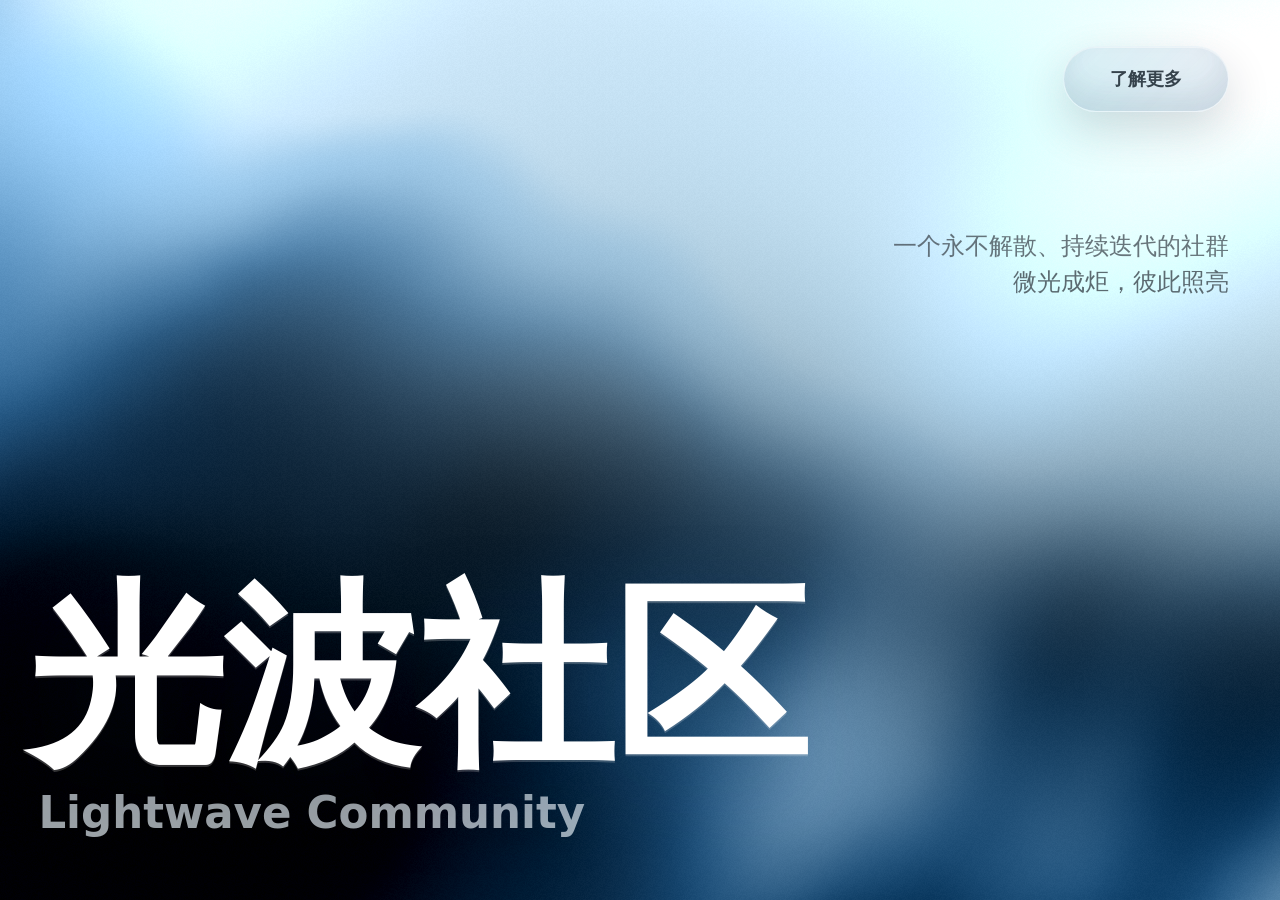
==== index.html @ 302833ac "发布项目介绍页" ====
<!doctype html>
<html lang="zh-CN">
  <head>
    <meta charset="UTF-8" />
    <meta name="viewport" content="width=device-width, initial-scale=1.0" />
    <title>光波社区</title>
    <link rel="stylesheet" href="./styles.css" />
  </head>
  <body class="home-body">
    <canvas id="silk-fluid" aria-hidden="true"></canvas>
    <main class="brand-lockup" aria-label="光波 lightwave">
      <div class="brand-name">光波社区</div>
      <div class="brand-subtitle">Lightwave Community</div>
    </main>
    <section class="hero-copy" aria-label="光波社区介绍">
      <p class="hero-line">一个永不解散、持续迭代的社群</p>
      <p class="hero-kicker">微光成炬，彼此照亮</p>
    </section>
    <button class="glass-cta" type="button" onclick="window.location.href='./details.html'">了解更多</button>
    <script src="./fluid-silk.js"></script>
  </body>
</html>
---- styles.css ----
:root {
  color-scheme: dark;
  background: #071522;
  --hero-right-edge: clamp(24px, 4vw, 72px);
}

* {
  box-sizing: border-box;
}

html,
body {
  width: 100%;
  height: 100%;
  margin: 0;
  background: #071522;
}

body {
  min-height: 100vh;
  min-height: 100dvh;
}

.home-body {
  overflow: hidden;
}

#silk-fluid {
  position: fixed;
  inset: 0;
  width: 100vw;
  height: 100vh;
  min-height: 100dvh;
  display: block;
  background: #071522;
  touch-action: none;
}

.brand-lockup {
  position: fixed;
  left: clamp(18px, 2.2vw, 44px);
  bottom: clamp(34px, 5vw, 92px);
  z-index: 1;
  width: min(94vw, 1280px);
  pointer-events: none;
  user-select: none;
  font-family:
    "Arial Black",
    "Microsoft YaHei UI",
    "PingFang SC",
    "Noto Sans CJK SC",
    system-ui,
    sans-serif;
}

.brand-name {
  position: relative;
  color: #fff;
  font-size: clamp(6.4rem, 15.2vw, 17.5rem);
  font-weight: 950;
  line-height: 0.9;
  letter-spacing: 0;
  text-shadow:
    0 2px 0 rgba(255, 255, 255, 0.2),
    0 24px 80px rgba(3, 18, 31, 0.26);
  white-space: nowrap;
}

.brand-subtitle {
  margin-top: clamp(18px, 2.2vw, 34px);
  padding-left: clamp(8px, 0.8vw, 16px);
  color: rgba(232, 242, 249, 0.68);
  font-size: clamp(1.6rem, 3.4vw, 4.15rem);
  font-weight: 900;
  line-height: 1;
  letter-spacing: 0;
  text-transform: none;
  text-shadow: 0 16px 36px rgba(3, 18, 31, 0.24);
}

.hero-copy {
  position: fixed;
  top: clamp(158px, 23vh, 270px);
  right: var(--hero-right-edge);
  z-index: 1;
  max-width: none;
  pointer-events: none;
  user-select: none;
  font-family:
    "Arial Black",
    "Microsoft YaHei UI",
    "PingFang SC",
    "Noto Sans CJK SC",
    system-ui,
    sans-serif;
  color: rgba(64, 74, 82, 0.82);
  text-align: right;
}

.hero-kicker,
.hero-line {
  margin: 0;
  letter-spacing: 0;
  text-shadow: 0 18px 50px rgba(238, 246, 250, 0.22);
  white-space: nowrap;
}

.hero-kicker {
  font-size: clamp(1.15rem, 1.85vw, 2.4rem);
  font-weight: 20;
  line-height: 2;
}

.hero-line {
  margin-top: clamp(18px, 2vw, 32px);
  font-size: clamp(1.15rem, 1.85vw, 2.4rem);
  font-weight: 20;
  line-height: 1.1;
  color: rgba(64, 74, 82, 0.76);
}

.glass-cta {
  position: fixed;
  top: clamp(24px, 3.6vw, 58px);
  right: var(--hero-right-edge);
  z-index: 2;
  min-width: 166px;
  height: 66px;
  padding: 0 38px;
  border: 1px solid rgba(255, 255, 255, 0.34);
  border-radius: 999px;
  color: rgba(31, 43, 52, 0.88);
  background:
    linear-gradient(135deg, rgba(255, 255, 255, 0.24), rgba(255, 255, 255, 0.08)),
    rgba(89, 146, 190, 0.18);
  box-shadow:
    inset 0 1px 0 rgba(255, 255, 255, 0.42),
    inset 0 -18px 28px rgba(8, 43, 72, 0.10),
    0 18px 46px rgba(5, 30, 52, 0.16);
  backdrop-filter: blur(18px) saturate(1.28);
  -webkit-backdrop-filter: blur(18px) saturate(1.28);
  font-family:
    "Arial Black",
    "Microsoft YaHei UI",
    "PingFang SC",
    "Noto Sans CJK SC",
    system-ui,
    sans-serif;
  font-size: 18px;
  font-weight: 800;
  letter-spacing: 0;
  cursor: pointer;
  transition:
    transform 220ms cubic-bezier(0.16, 1, 0.3, 1),
    border-color 220ms cubic-bezier(0.16, 1, 0.3, 1),
    background 220ms cubic-bezier(0.16, 1, 0.3, 1);
}

.glass-cta:hover {
  transform: translateY(-1px);
  border-color: rgba(255, 255, 255, 0.52);
  background:
    linear-gradient(135deg, rgba(255, 255, 255, 0.30), rgba(255, 255, 255, 0.12)),
    rgba(100, 162, 210, 0.22);
}

.glass-cta:active {
  transform: translateY(1px) scale(0.985);
}

@media (max-width: 720px) {
  .brand-lockup {
    left: 18px;
    bottom: 34px;
  }

  .brand-name {
    font-size: clamp(4.8rem, 24vw, 8.6rem);
  }

  .brand-subtitle {
    margin-top: 16px;
    padding-left: 4px;
    font-size: clamp(1.25rem, 8.5vw, 2.35rem);
  }

  .hero-copy {
    top: 96px;
    right: 18px;
    left: 18px;
    max-width: none;
    overflow: visible;
    text-align: right;
  }

  .hero-kicker,
  .hero-line {
    font-size: clamp(0.9rem, 4.4vw, 1.25rem);
  }

  .hero-line {
    margin-top: 12px;
  }

  .glass-cta {
    top: 18px;
    right: 18px;
    min-width: 132px;
    height: 54px;
    padding: 0 28px;
    font-size: 16px;
  }
}
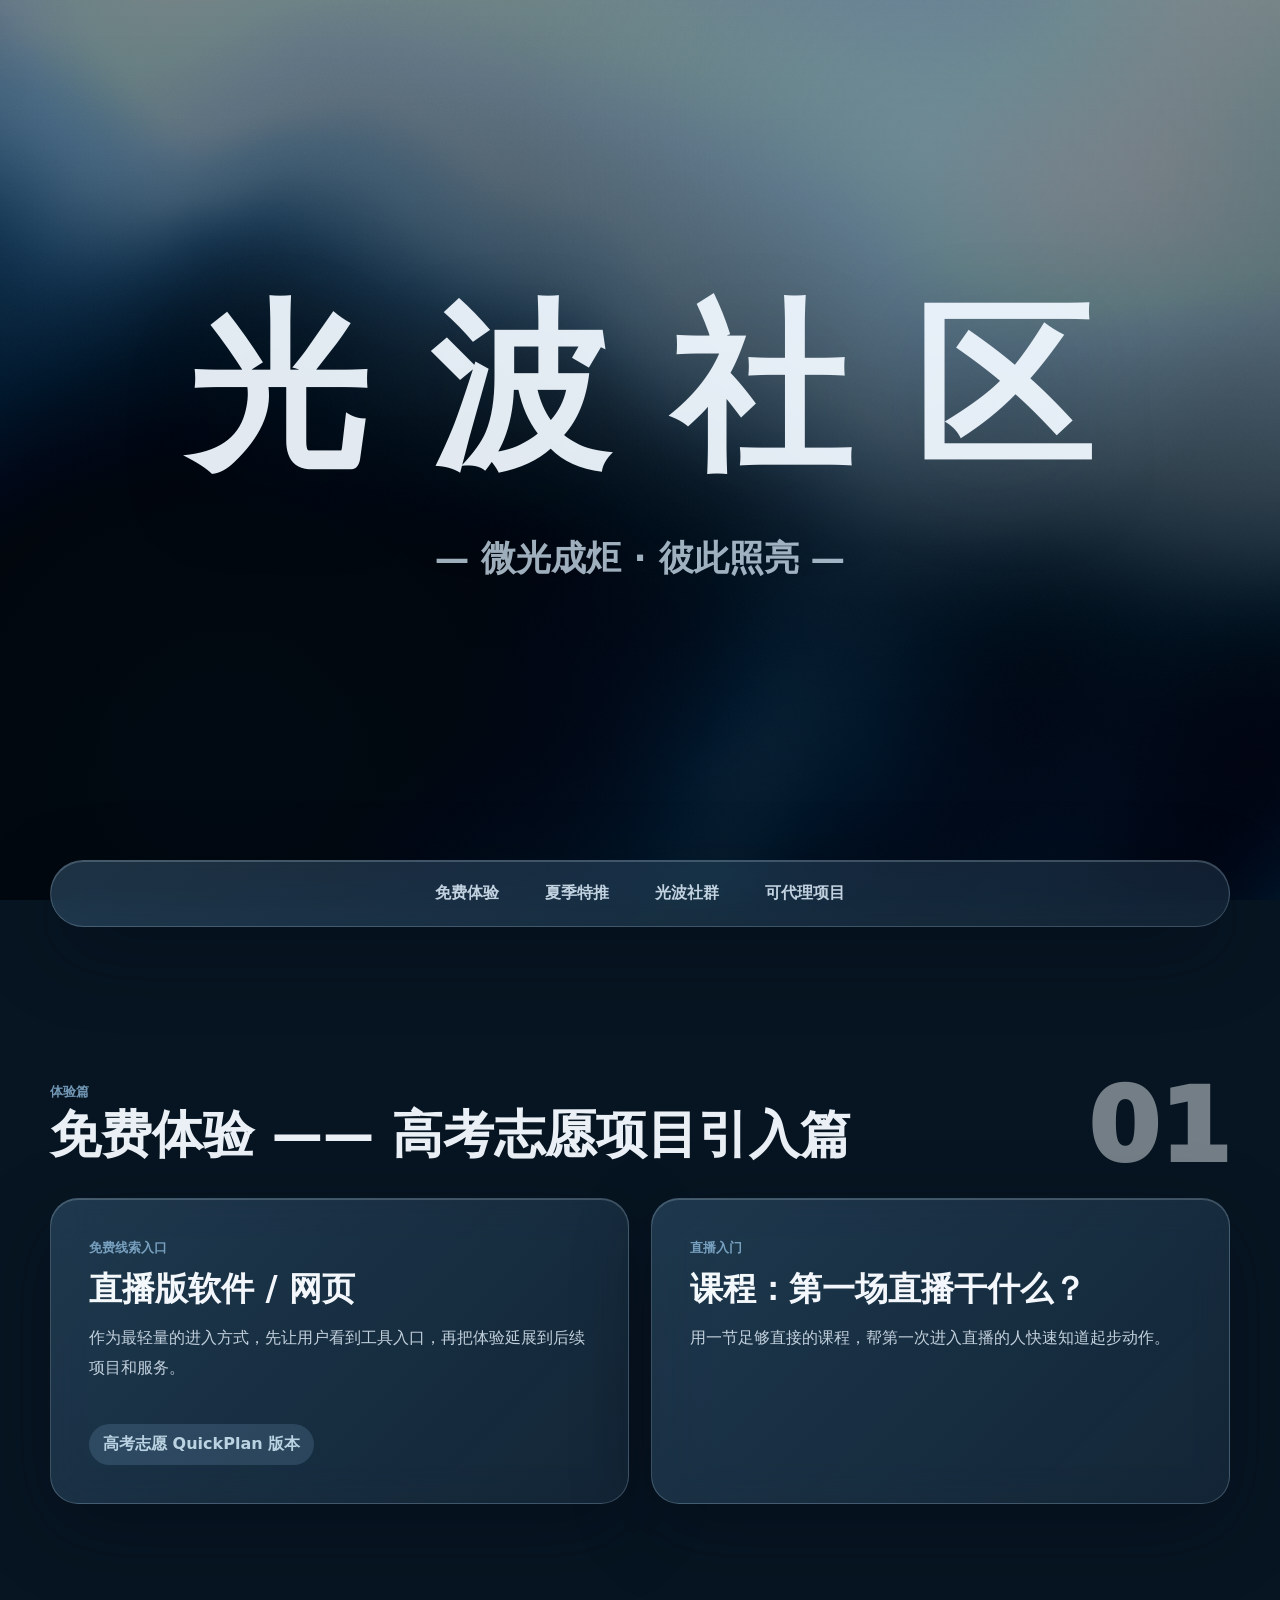
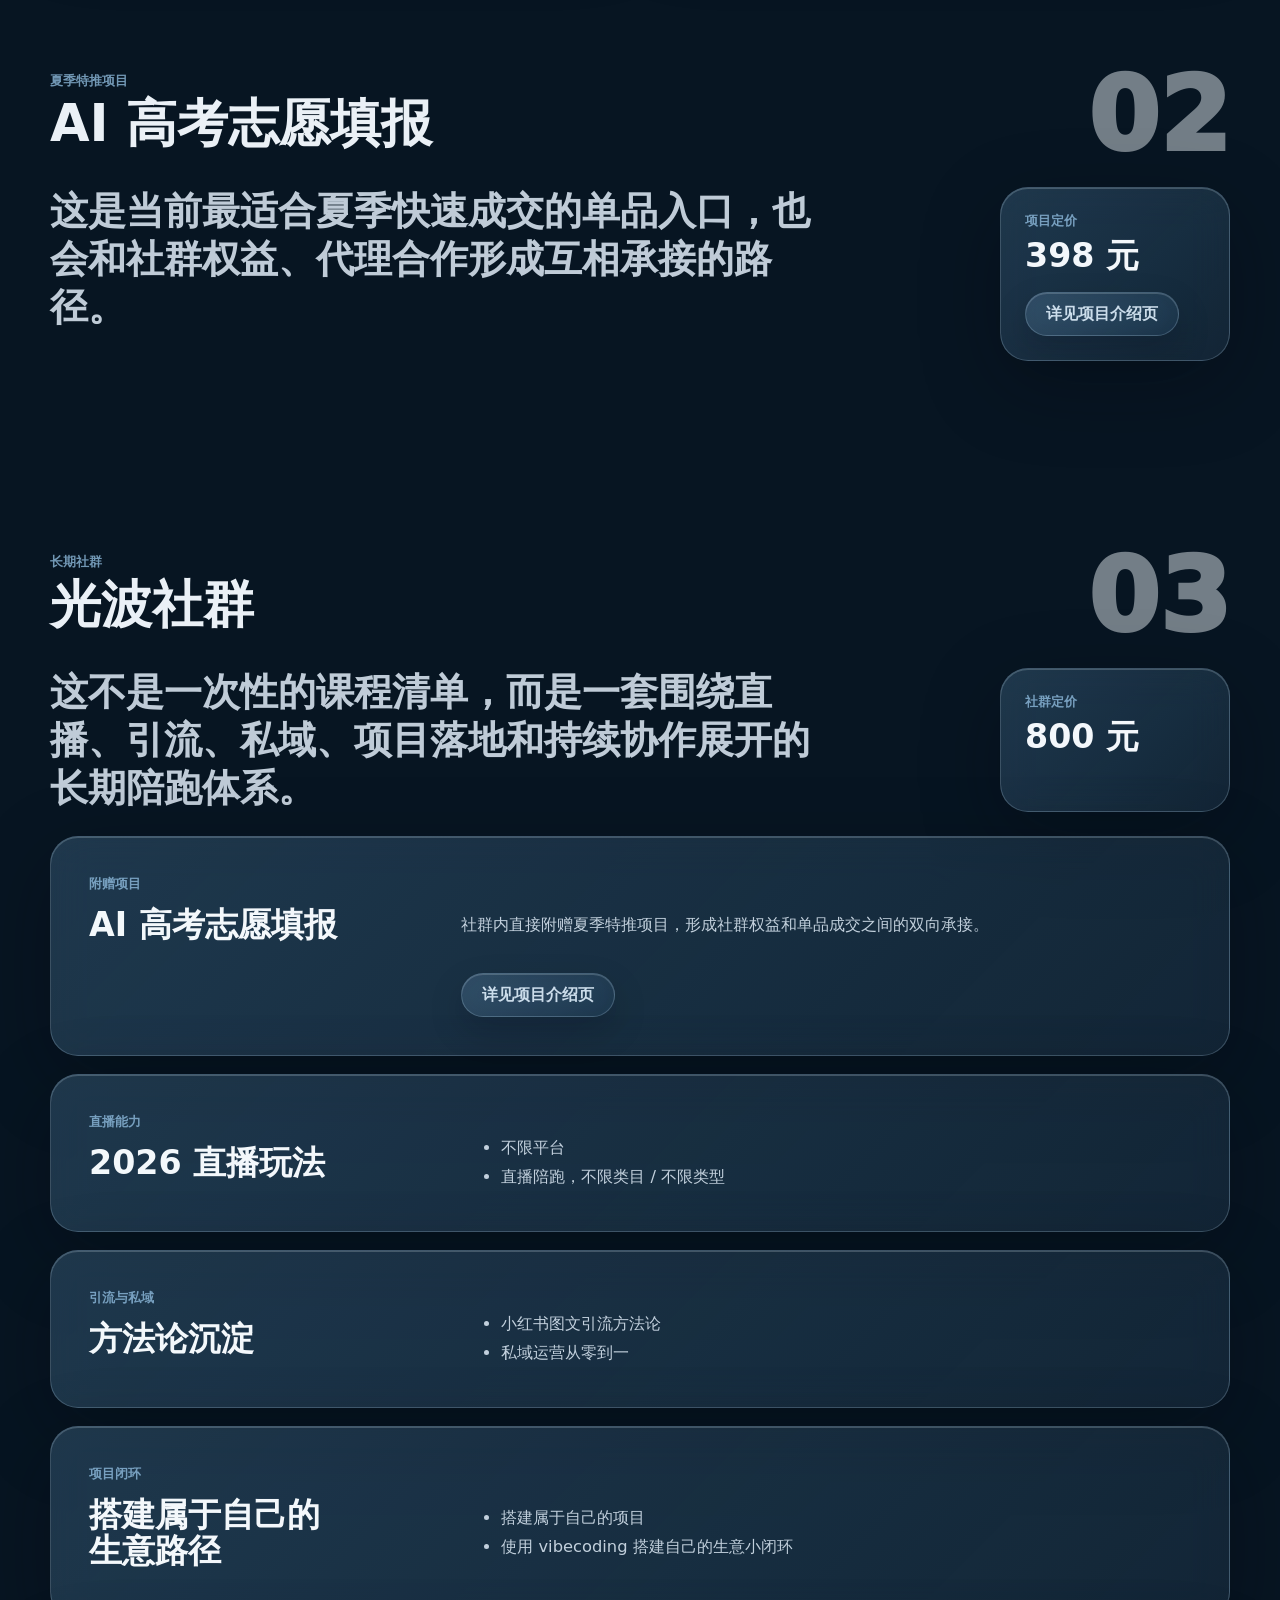
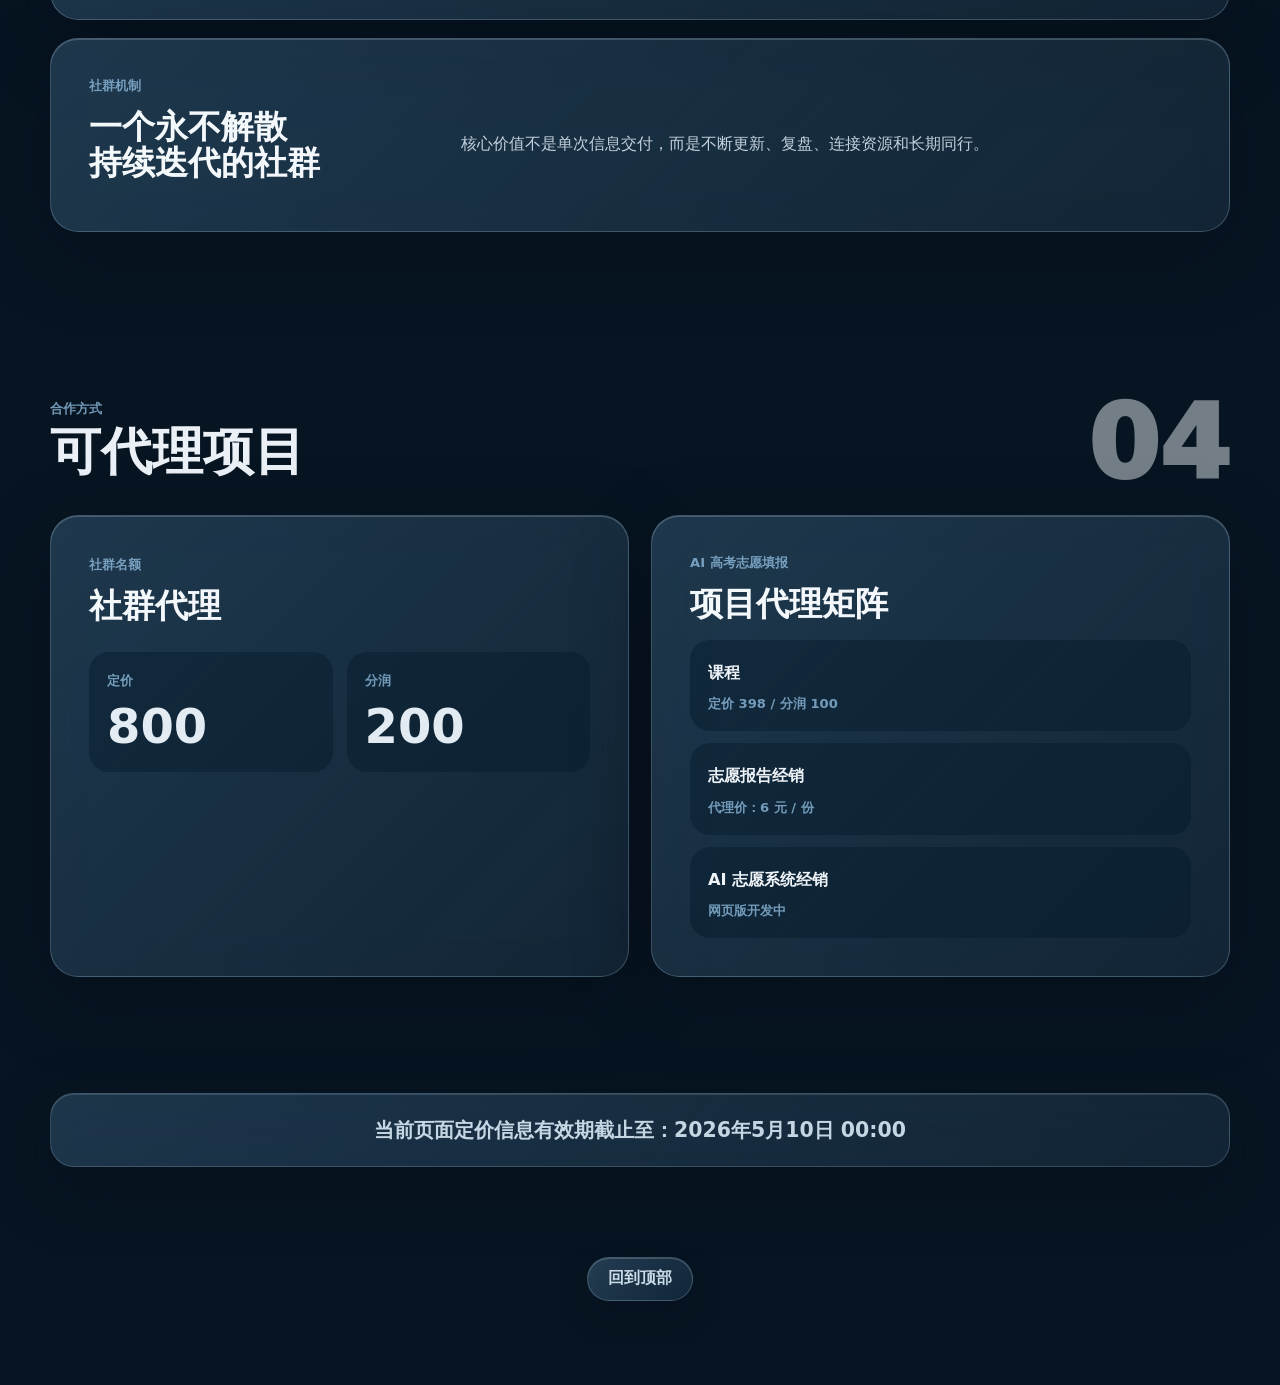
==== commit afdfcbe8: "将业务总览设为首页" ====
--- a/index.html
+++ b/index.html
@@ -3,20 +3,191 @@
   <head>
     <meta charset="UTF-8" />
     <meta name="viewport" content="width=device-width, initial-scale=1.0" />
-    <title>光波社区</title>
+    <title>光波社群业务总览</title>
+    <meta
+      name="description"
+      content="光波社群业务板块静态 H5 展示页，集中展示免费体验、夏季特推项目、社群权益与可代理项目。"
+    />
     <link rel="stylesheet" href="./styles.css" />
+    <link rel="stylesheet" href="./details.css" />
   </head>
-  <body class="home-body">
+  <body class="details-body">
     <canvas id="silk-fluid" aria-hidden="true"></canvas>
-    <main class="brand-lockup" aria-label="光波 lightwave">
-      <div class="brand-name">光波社区</div>
-      <div class="brand-subtitle">Lightwave Community</div>
+    <main class="details-page" id="top">
+      <header class="details-hero">
+        <div class="details-hero__center">
+          <h1>光 波 社 区</h1>
+          <p>— 微光成炬  ·  彼此照亮 —</p>
+        </div>
+      </header>
+
+      <nav class="details-nav" aria-label="板块导航">
+        <a href="#free">免费体验</a>
+        <a href="#summer-project">夏季特推</a>
+        <a href="#community">光波社群</a>
+        <a href="#agency">可代理项目</a>
+      </nav>
+
+      <section class="details-section" id="free">
+        <div class="section-topline">
+          <div>
+            <p>体验篇</p>
+            <h2>免费体验 —— 高考志愿项目引入篇</h2>
+          </div>
+          <span>01</span>
+        </div>
+
+        <div class="two-column">
+          <article class="glass-panel glass-panel--large">
+            <span class="tag">免费线索入口</span>
+            <h3>直播版软件 / 网页</h3>
+            <p>作为最轻量的进入方式，先让用户看到工具入口，再把体验延展到后续项目和服务。</p>
+            <div class="inline-chip">高考志愿 QuickPlan 版本</div>
+          </article>
+
+          <article class="glass-panel">
+            <span class="tag">直播入门</span>
+            <h3>课程：第一场直播干什么？</h3>
+            <p>用一节足够直接的课程，帮第一次进入直播的人快速知道起步动作。</p>
+          </article>
+        </div>
+      </section>
+
+      <section class="details-section details-section--spotlight" id="summer-project">
+        <div class="section-topline section-topline--spotlight">
+          <div>
+            <p>夏季特推项目</p>
+            <h2>AI 高考志愿填报</h2>
+          </div>
+          <span>02</span>
+        </div>
+
+        <div class="spotlight-lead">
+          <p class="spotlight-copy">这是当前最适合夏季快速成交的单品入口，也会和社群权益、代理合作形成互相承接的路径。</p>
+          <aside class="price-card">
+            <span>项目定价</span>
+            <strong>398 元</strong>
+            <a href="#summer-project">详见项目介绍页</a>
+          </aside>
+        </div>
+      </section>
+
+      <section class="details-section details-section--community" id="community">
+        <div class="section-topline">
+          <div>
+            <p>长期社群</p>
+            <h2>光波社群</h2>
+          </div>
+          <span>03</span>
+        </div>
+
+        <div class="community-lead">
+          <p>这不是一次性的课程清单，而是一套围绕直播、引流、私域、项目落地和持续协作展开的长期陪跑体系。</p>
+          <div class="price-card price-card--compact" aria-label="光波社群定价">
+            <span>社群定价</span>
+            <strong>800 元</strong>
+          </div>
+        </div>
+
+        <div class="community-grid">
+          <article class="glass-panel glass-panel--wide">
+            <span class="tag">附赠项目</span>
+            <h3>AI 高考志愿填报</h3>
+            <p>社群内直接附赠夏季特推项目，形成社群权益和单品成交之间的双向承接。</p>
+            <a href="#summer-project">详见项目介绍页</a>
+          </article>
+
+          <article class="glass-panel">
+            <span class="tag">直播能力</span>
+            <h3>2026 直播玩法</h3>
+            <ul>
+              <li>不限平台</li>
+              <li>直播陪跑，不限类目 / 不限类型</li>
+            </ul>
+          </article>
+
+          <article class="glass-panel">
+            <span class="tag">引流与私域</span>
+            <h3>方法论沉淀</h3>
+            <ul>
+              <li>小红书图文引流方法论</li>
+              <li>私域运营从零到一</li>
+            </ul>
+          </article>
+
+          <article class="glass-panel">
+            <span class="tag">项目闭环</span>
+            <h3>搭建属于自己的<br />生意路径</h3>
+            <ul>
+              <li>搭建属于自己的项目</li>
+              <li>使用 vibecoding 搭建自己的生意小闭环</li>
+            </ul>
+          </article>
+
+          <article class="glass-panel glass-panel--wide">
+            <span class="tag">社群机制</span>
+            <h3>一个永不解散<br />持续迭代的社群</h3>
+            <p>核心价值不是单次信息交付，而是不断更新、复盘、连接资源和长期同行。</p>
+          </article>
+        </div>
+      </section>
+
+      <section class="details-section" id="agency">
+        <div class="section-topline">
+          <div>
+            <p>合作方式</p>
+            <h2>可代理项目</h2>
+          </div>
+          <span>04</span>
+        </div>
+
+        <div class="agency-layout">
+          <article class="glass-panel">
+            <span class="tag">社群名额</span>
+            <h3>社群代理</h3>
+            <div class="metric-row">
+              <div>
+                <span>定价</span>
+                <strong>800</strong>
+              </div>
+              <div>
+                <span>分润</span>
+                <strong>200</strong>
+              </div>
+            </div>
+          </article>
+
+          <article class="glass-panel glass-panel--large">
+            <div class="panel-head">
+              <span class="tag">AI 高考志愿填报</span>
+            </div>
+            <h3>项目代理矩阵</h3>
+            <div class="deal-list">
+              <article>
+                <p>课程</p>
+                <span>定价 398 / 分润 100</span>
+              </article>
+              <article>
+                <p>志愿报告经销</p>
+                <span>代理价：6 元 / 份</span>
+              </article>
+              <article>
+                <p>AI 志愿系统经销</p>
+                <span>网页版开发中</span>
+              </article>
+            </div>
+          </article>
+        </div>
+      </section>
+
+      <aside class="validity-note" aria-label="定价有效期">
+        当前页面定价信息有效期截止至：2026年5月10日 00:00
+      </aside>
+
+      <footer class="details-footer">
+        <a href="#top">回到顶部</a>
+      </footer>
     </main>
-    <section class="hero-copy" aria-label="光波社区介绍">
-      <p class="hero-line">一个永不解散、持续迭代的社群</p>
-      <p class="hero-kicker">微光成炬，彼此照亮</p>
-    </section>
-    <button class="glass-cta" type="button" onclick="window.location.href='./details.html'">了解更多</button>
     <script src="./fluid-silk.js"></script>
   </body>
 </html>
--- a/details.css
+++ b/details.css
@@ -0,0 +1,462 @@
+.details-body {
+  height: auto;
+  min-height: 100vh;
+  overflow-x: hidden;
+  overflow-y: auto;
+  color: rgba(240, 248, 255, 0.94);
+  font-family:
+    "Microsoft YaHei UI",
+    "PingFang SC",
+    "Noto Sans CJK SC",
+    system-ui,
+    sans-serif;
+}
+
+.details-body #silk-fluid {
+  z-index: 0;
+  filter: brightness(0.64) contrast(1.12) saturate(1.10);
+}
+
+.details-body::before {
+  content: "";
+  position: fixed;
+  inset: 0;
+  z-index: 1;
+  pointer-events: none;
+  background:
+    radial-gradient(circle at 72% 16%, rgba(138, 195, 236, 0.20), transparent 34%),
+    radial-gradient(circle at 18% 84%, rgba(0, 14, 28, 0.48), transparent 42%),
+    linear-gradient(180deg, rgba(3, 16, 28, 0.24), rgba(1, 10, 18, 0.58));
+}
+
+.details-page {
+  position: relative;
+  z-index: 2;
+  width: min(1180px, calc(100vw - 48px));
+  margin: 0 auto;
+  padding: 32px 0 72px;
+}
+
+.details-hero {
+  min-height: 92vh;
+  display: grid;
+  align-items: center;
+}
+
+.back-link,
+.details-nav,
+.glass-panel,
+.price-card {
+  border: 1px solid rgba(201, 230, 252, 0.22);
+  background:
+    linear-gradient(135deg, rgba(150, 200, 238, 0.18), rgba(255, 255, 255, 0.055)),
+    rgba(5, 29, 49, 0.46);
+  box-shadow:
+    inset 0 1px 0 rgba(235, 248, 255, 0.20),
+    0 24px 80px rgba(0, 8, 16, 0.28);
+  backdrop-filter: blur(20px) saturate(1.25);
+  -webkit-backdrop-filter: blur(20px) saturate(1.25);
+}
+
+.back-link {
+  position: fixed;
+  top: 32px;
+  left: 32px;
+  z-index: 4;
+  border-radius: 999px;
+  padding: 18px 28px;
+  color: rgba(229, 244, 255, 0.84);
+  text-decoration: none;
+  font-size: 1.08rem;
+  font-weight: 800;
+}
+
+.details-hero__center h1 {
+  margin: 0;
+  font-size: clamp(5rem, 14vw, 14rem);
+  line-height: 0.88;
+  letter-spacing: 0;
+  font-family:
+    "Arial Black",
+    "Microsoft YaHei UI",
+    "PingFang SC",
+    system-ui,
+    sans-serif;
+  text-shadow: 0 26px 90px rgba(2, 18, 32, 0.22);
+  text-align: center;
+}
+
+.details-hero__center p {
+  width: min(620px, 58vw);
+  margin: clamp(42px, 5.4vw, 76px) auto 0;
+  font-size: clamp(1.55rem, 2.7vw, 2.85rem);
+  color: rgba(214, 234, 248, 0.74);
+  font-weight: 800;
+  text-align: center;
+}
+
+.details-nav {
+  position: sticky;
+  top: 24px;
+  z-index: 3;
+  display: flex;
+  justify-content: center;
+  gap: 10px;
+  margin: 0 auto 72px;
+  padding: 10px;
+  border-radius: 999px;
+}
+
+.details-footer a,
+.glass-panel a,
+.price-card a {
+  color: rgba(190, 226, 252, 0.88);
+  text-decoration: none;
+  font-weight: 900;
+}
+
+.price-card a,
+.community-grid .glass-panel a,
+.details-footer a {
+  display: inline-flex;
+  align-items: center;
+  justify-content: center;
+  width: fit-content;
+  min-height: 44px;
+  margin-top: 18px;
+  padding: 0 20px;
+  border: 1px solid rgba(201, 230, 252, 0.22);
+  border-radius: 999px;
+  color: rgba(226, 242, 255, 0.88);
+  background:
+    linear-gradient(135deg, rgba(196, 228, 252, 0.16), rgba(255, 255, 255, 0.045)),
+    rgba(9, 39, 66, 0.44);
+  box-shadow:
+    inset 0 1px 0 rgba(235, 248, 255, 0.18),
+    0 14px 34px rgba(0, 8, 16, 0.18);
+  backdrop-filter: blur(14px) saturate(1.18);
+  -webkit-backdrop-filter: blur(14px) saturate(1.18);
+  transition:
+    transform 200ms cubic-bezier(0.16, 1, 0.3, 1),
+    border-color 200ms cubic-bezier(0.16, 1, 0.3, 1),
+    background 200ms cubic-bezier(0.16, 1, 0.3, 1);
+}
+
+.price-card a:hover,
+.community-grid .glass-panel a:hover,
+.details-footer a:hover {
+  transform: translateY(-1px);
+  border-color: rgba(226, 242, 255, 0.38);
+  background:
+    linear-gradient(135deg, rgba(218, 240, 255, 0.20), rgba(255, 255, 255, 0.07)),
+    rgba(15, 54, 88, 0.50);
+}
+
+.price-card a:active,
+.community-grid .glass-panel a:active,
+.details-footer a:active {
+  transform: translateY(1px) scale(0.985);
+}
+
+.details-nav a {
+  color: rgba(226, 242, 255, 0.84);
+  text-decoration: none;
+  font-weight: 900;
+  padding: 12px 18px;
+  border-radius: 999px;
+}
+
+.details-section {
+  padding: 84px 0;
+}
+
+.section-topline {
+  display: flex;
+  align-items: flex-start;
+  justify-content: space-between;
+  gap: 32px;
+  margin-bottom: 28px;
+}
+
+.section-topline p,
+.section-kicker,
+.tag,
+.status,
+.price-card span,
+.metric-row span,
+.deal-list span {
+  margin: 0;
+  color: rgba(151, 197, 232, 0.74);
+  font-size: 0.82rem;
+  font-weight: 900;
+}
+
+.section-topline h2 {
+  margin: 8px 0 0;
+  color: rgba(244, 250, 255, 0.96);
+  font-size: clamp(2rem, 4vw, 4.8rem);
+  line-height: 1;
+  letter-spacing: 0;
+}
+
+.section-topline > span {
+  color: rgba(244, 250, 255, 0.46);
+  font-size: clamp(3rem, 8vw, 7rem);
+  font-weight: 950;
+  line-height: 0.85;
+}
+
+.two-column,
+.agency-layout {
+  display: grid;
+  grid-template-columns: repeat(2, minmax(0, 1fr));
+  gap: 22px;
+}
+
+.community-grid {
+  display: flex;
+  flex-direction: column;
+  gap: 18px;
+}
+
+.glass-panel,
+.price-card {
+  border-radius: 28px;
+}
+
+.glass-panel {
+  padding: clamp(24px, 3vw, 38px);
+}
+
+.glass-panel--large {
+  min-height: 280px;
+}
+
+.glass-panel--wide {
+  grid-column: auto;
+}
+
+.community-grid .glass-panel {
+  min-height: 0;
+  display: grid;
+  grid-template-columns: minmax(320px, 0.44fr) minmax(0, 1fr);
+  column-gap: clamp(24px, 4vw, 56px);
+  align-items: center;
+}
+
+.community-grid .glass-panel .tag {
+  grid-column: 1;
+}
+
+.community-grid .glass-panel h3 {
+  grid-column: 1;
+}
+
+.community-grid .glass-panel p,
+.community-grid .glass-panel ul,
+.community-grid .glass-panel a {
+  grid-column: 2;
+}
+
+.community-grid .glass-panel p,
+.community-grid .glass-panel ul {
+  margin: 0;
+}
+
+.community-grid .glass-panel a {
+  justify-self: start;
+}
+
+.glass-panel h3,
+.price-card strong {
+  margin: 14px 0 12px;
+  color: rgba(248, 252, 255, 0.98);
+  font-size: clamp(1.45rem, 2.6vw, 2.55rem);
+  line-height: 1.08;
+}
+
+.glass-panel p,
+.glass-panel li,
+.community-lead p {
+  color: rgba(232, 244, 255, 0.82);
+  font-size: 1.02rem;
+  line-height: 1.8;
+}
+
+.inline-chip,
+.status {
+  display: inline-flex;
+  margin-top: 26px;
+  border-radius: 999px;
+  padding: 10px 14px;
+  background: rgba(147, 199, 238, 0.16);
+  color: rgba(219, 241, 255, 0.82);
+  font-weight: 900;
+}
+
+.price-card {
+  padding: 24px;
+  display: flex;
+  flex-direction: column;
+  align-items: flex-start;
+}
+
+.section-topline--spotlight {
+  margin-bottom: 28px;
+}
+
+.spotlight-lead {
+  display: grid;
+  grid-template-columns: minmax(0, 1fr) 230px;
+  gap: 24px;
+  align-items: stretch;
+  margin-bottom: 24px;
+}
+
+.spotlight-copy {
+  margin: 0;
+  max-width: 760px;
+  color: rgba(232, 244, 255, 0.82);
+  font-size: clamp(1.45rem, 3vw, 2.7rem);
+  line-height: 1.25;
+  font-weight: 800;
+}
+
+.price-card strong {
+  display: block;
+  margin: 8px 0 0;
+}
+
+.community-lead {
+  display: grid;
+  grid-template-columns: minmax(0, 1fr) 230px;
+  gap: 24px;
+  align-items: stretch;
+  margin-bottom: 24px;
+}
+
+.community-lead p {
+  margin: 0;
+  max-width: 760px;
+  font-size: clamp(1.45rem, 3vw, 2.7rem);
+  line-height: 1.25;
+  font-weight: 800;
+}
+
+.metric-row {
+  display: grid;
+  grid-template-columns: repeat(2, minmax(0, 1fr));
+  gap: 14px;
+  margin-top: 28px;
+}
+
+.metric-row div,
+.deal-list article {
+  border-radius: 20px;
+  padding: 18px;
+  background: rgba(4, 24, 42, 0.42);
+}
+
+.metric-row strong {
+  display: block;
+  margin-top: 8px;
+  font-size: 3rem;
+}
+
+.panel-head {
+  display: flex;
+  flex-wrap: wrap;
+  gap: 12px;
+  align-items: center;
+  justify-content: space-between;
+}
+
+.deal-list {
+  display: grid;
+  gap: 12px;
+  margin-top: 18px;
+}
+
+.deal-list p {
+  margin: 0 0 6px;
+  color: rgba(248, 252, 255, 0.96);
+  font-weight: 900;
+}
+
+.details-footer {
+  padding: 72px 0 12px;
+  text-align: center;
+}
+
+.validity-note {
+  margin: 32px auto 0;
+  border: 1px solid rgba(190, 222, 248, 0.20);
+  border-radius: 24px;
+  padding: 22px 26px;
+  color: rgba(226, 242, 255, 0.86);
+  background:
+    linear-gradient(135deg, rgba(150, 200, 238, 0.17), rgba(255, 255, 255, 0.055)),
+    rgba(5, 29, 49, 0.48);
+  box-shadow:
+    inset 0 1px 0 rgba(235, 248, 255, 0.14),
+    0 22px 68px rgba(0, 8, 16, 0.28);
+  backdrop-filter: blur(18px) saturate(1.2);
+  -webkit-backdrop-filter: blur(18px) saturate(1.2);
+  font-size: clamp(1rem, 1.6vw, 1.3rem);
+  font-weight: 900;
+  text-align: center;
+}
+
+@media (max-width: 820px) {
+  .details-page {
+    width: min(100vw - 28px, 1180px);
+    padding-top: 20px;
+  }
+
+  .back-link {
+    top: 18px;
+    left: 18px;
+    padding: 15px 22px;
+    font-size: 1rem;
+  }
+
+  .details-hero {
+    min-height: 82vh;
+    padding-top: 84px;
+  }
+
+  .details-hero__center p {
+    width: min(88vw, 520px);
+    margin-top: 34px;
+  }
+
+  .details-nav {
+    overflow-x: auto;
+    justify-content: flex-start;
+    margin-bottom: 36px;
+  }
+
+  .two-column,
+  .agency-layout,
+  .spotlight-lead,
+  .community-lead,
+  .community-grid {
+    grid-template-columns: 1fr;
+  }
+
+  .community-grid {
+    display: grid;
+  }
+
+  .community-grid .glass-panel {
+    display: block;
+  }
+
+  .glass-panel--wide {
+    grid-column: auto;
+  }
+
+  .details-section {
+    padding: 54px 0;
+  }
+}
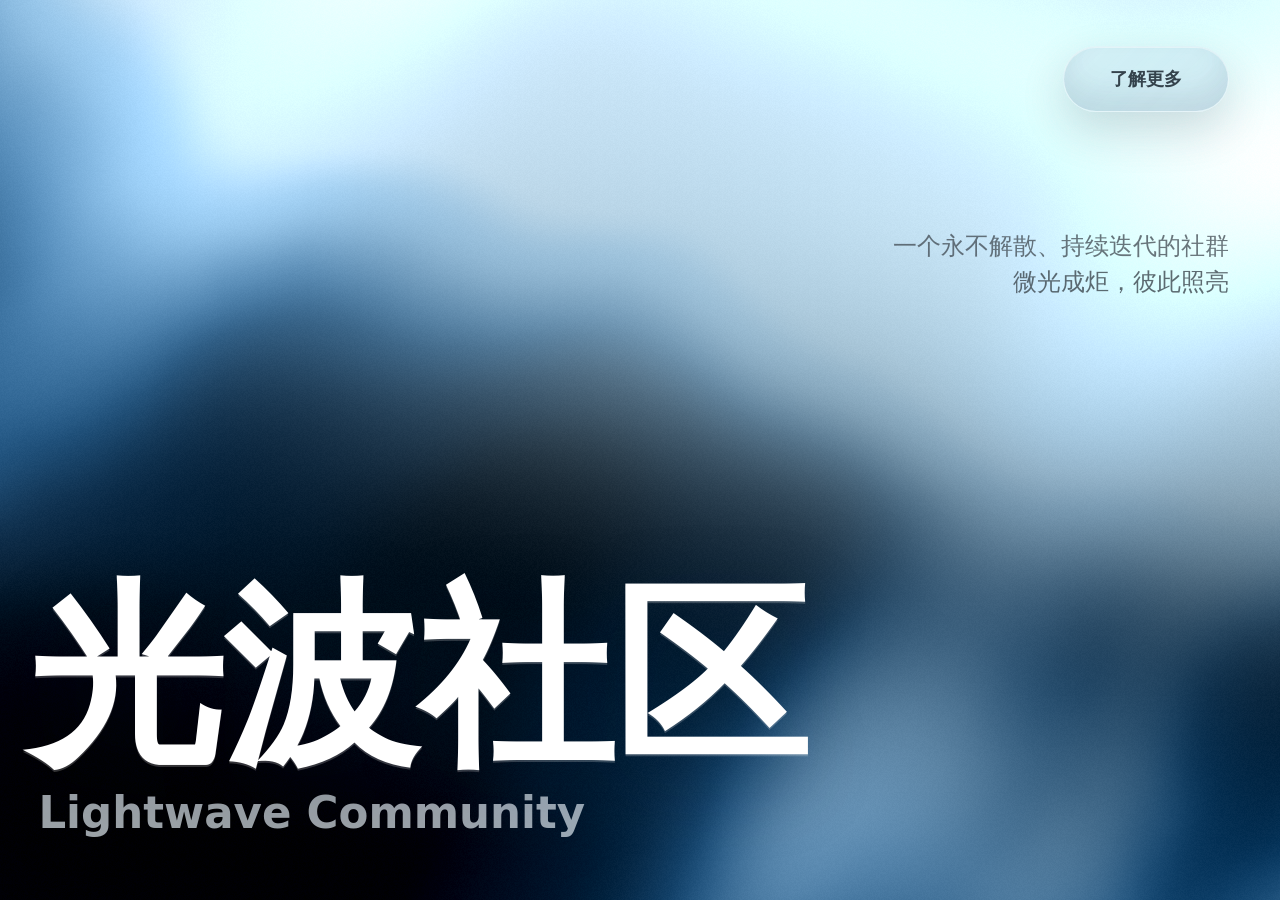
==== commit c20ca29b: "整理腾讯云静态部署目录" ====
--- a/index.html
+++ b/index.html
@@ -3,191 +3,20 @@
   <head>
     <meta charset="UTF-8" />
     <meta name="viewport" content="width=device-width, initial-scale=1.0" />
-    <title>光波社群业务总览</title>
-    <meta
-      name="description"
-      content="光波社群业务板块静态 H5 展示页，集中展示免费体验、夏季特推项目、社群权益与可代理项目。"
-    />
+    <title>光波社区</title>
     <link rel="stylesheet" href="./styles.css" />
-    <link rel="stylesheet" href="./details.css" />
   </head>
-  <body class="details-body">
+  <body class="home-body">
     <canvas id="silk-fluid" aria-hidden="true"></canvas>
-    <main class="details-page" id="top">
-      <header class="details-hero">
-        <div class="details-hero__center">
-          <h1>光 波 社 区</h1>
-          <p>— 微光成炬  ·  彼此照亮 —</p>
-        </div>
-      </header>
-
-      <nav class="details-nav" aria-label="板块导航">
-        <a href="#free">免费体验</a>
-        <a href="#summer-project">夏季特推</a>
-        <a href="#community">光波社群</a>
-        <a href="#agency">可代理项目</a>
-      </nav>
-
-      <section class="details-section" id="free">
-        <div class="section-topline">
-          <div>
-            <p>体验篇</p>
-            <h2>免费体验 —— 高考志愿项目引入篇</h2>
-          </div>
-          <span>01</span>
-        </div>
-
-        <div class="two-column">
-          <article class="glass-panel glass-panel--large">
-            <span class="tag">免费线索入口</span>
-            <h3>直播版软件 / 网页</h3>
-            <p>作为最轻量的进入方式，先让用户看到工具入口，再把体验延展到后续项目和服务。</p>
-            <div class="inline-chip">高考志愿 QuickPlan 版本</div>
-          </article>
-
-          <article class="glass-panel">
-            <span class="tag">直播入门</span>
-            <h3>课程：第一场直播干什么？</h3>
-            <p>用一节足够直接的课程，帮第一次进入直播的人快速知道起步动作。</p>
-          </article>
-        </div>
-      </section>
-
-      <section class="details-section details-section--spotlight" id="summer-project">
-        <div class="section-topline section-topline--spotlight">
-          <div>
-            <p>夏季特推项目</p>
-            <h2>AI 高考志愿填报</h2>
-          </div>
-          <span>02</span>
-        </div>
-
-        <div class="spotlight-lead">
-          <p class="spotlight-copy">这是当前最适合夏季快速成交的单品入口，也会和社群权益、代理合作形成互相承接的路径。</p>
-          <aside class="price-card">
-            <span>项目定价</span>
-            <strong>398 元</strong>
-            <a href="#summer-project">详见项目介绍页</a>
-          </aside>
-        </div>
-      </section>
-
-      <section class="details-section details-section--community" id="community">
-        <div class="section-topline">
-          <div>
-            <p>长期社群</p>
-            <h2>光波社群</h2>
-          </div>
-          <span>03</span>
-        </div>
-
-        <div class="community-lead">
-          <p>这不是一次性的课程清单，而是一套围绕直播、引流、私域、项目落地和持续协作展开的长期陪跑体系。</p>
-          <div class="price-card price-card--compact" aria-label="光波社群定价">
-            <span>社群定价</span>
-            <strong>800 元</strong>
-          </div>
-        </div>
-
-        <div class="community-grid">
-          <article class="glass-panel glass-panel--wide">
-            <span class="tag">附赠项目</span>
-            <h3>AI 高考志愿填报</h3>
-            <p>社群内直接附赠夏季特推项目，形成社群权益和单品成交之间的双向承接。</p>
-            <a href="#summer-project">详见项目介绍页</a>
-          </article>
-
-          <article class="glass-panel">
-            <span class="tag">直播能力</span>
-            <h3>2026 直播玩法</h3>
-            <ul>
-              <li>不限平台</li>
-              <li>直播陪跑，不限类目 / 不限类型</li>
-            </ul>
-          </article>
-
-          <article class="glass-panel">
-            <span class="tag">引流与私域</span>
-            <h3>方法论沉淀</h3>
-            <ul>
-              <li>小红书图文引流方法论</li>
-              <li>私域运营从零到一</li>
-            </ul>
-          </article>
-
-          <article class="glass-panel">
-            <span class="tag">项目闭环</span>
-            <h3>搭建属于自己的<br />生意路径</h3>
-            <ul>
-              <li>搭建属于自己的项目</li>
-              <li>使用 vibecoding 搭建自己的生意小闭环</li>
-            </ul>
-          </article>
-
-          <article class="glass-panel glass-panel--wide">
-            <span class="tag">社群机制</span>
-            <h3>一个永不解散<br />持续迭代的社群</h3>
-            <p>核心价值不是单次信息交付，而是不断更新、复盘、连接资源和长期同行。</p>
-          </article>
-        </div>
-      </section>
-
-      <section class="details-section" id="agency">
-        <div class="section-topline">
-          <div>
-            <p>合作方式</p>
-            <h2>可代理项目</h2>
-          </div>
-          <span>04</span>
-        </div>
-
-        <div class="agency-layout">
-          <article class="glass-panel">
-            <span class="tag">社群名额</span>
-            <h3>社群代理</h3>
-            <div class="metric-row">
-              <div>
-                <span>定价</span>
-                <strong>800</strong>
-              </div>
-              <div>
-                <span>分润</span>
-                <strong>200</strong>
-              </div>
-            </div>
-          </article>
-
-          <article class="glass-panel glass-panel--large">
-            <div class="panel-head">
-              <span class="tag">AI 高考志愿填报</span>
-            </div>
-            <h3>项目代理矩阵</h3>
-            <div class="deal-list">
-              <article>
-                <p>课程</p>
-                <span>定价 398 / 分润 100</span>
-              </article>
-              <article>
-                <p>志愿报告经销</p>
-                <span>代理价：6 元 / 份</span>
-              </article>
-              <article>
-                <p>AI 志愿系统经销</p>
-                <span>网页版开发中</span>
-              </article>
-            </div>
-          </article>
-        </div>
-      </section>
-
-      <aside class="validity-note" aria-label="定价有效期">
-        当前页面定价信息有效期截止至：2026年5月10日 00:00
-      </aside>
-
-      <footer class="details-footer">
-        <a href="#top">回到顶部</a>
-      </footer>
+    <main class="brand-lockup" aria-label="光波 lightwave">
+      <div class="brand-name">光波社区</div>
+      <div class="brand-subtitle">Lightwave Community</div>
     </main>
+    <section class="hero-copy" aria-label="光波社区介绍">
+      <p class="hero-line">一个永不解散、持续迭代的社群</p>
+      <p class="hero-kicker">微光成炬，彼此照亮</p>
+    </section>
+    <button class="glass-cta" type="button" onclick="window.location.href='./details.html'">了解更多</button>
     <script src="./fluid-silk.js"></script>
   </body>
 </html>
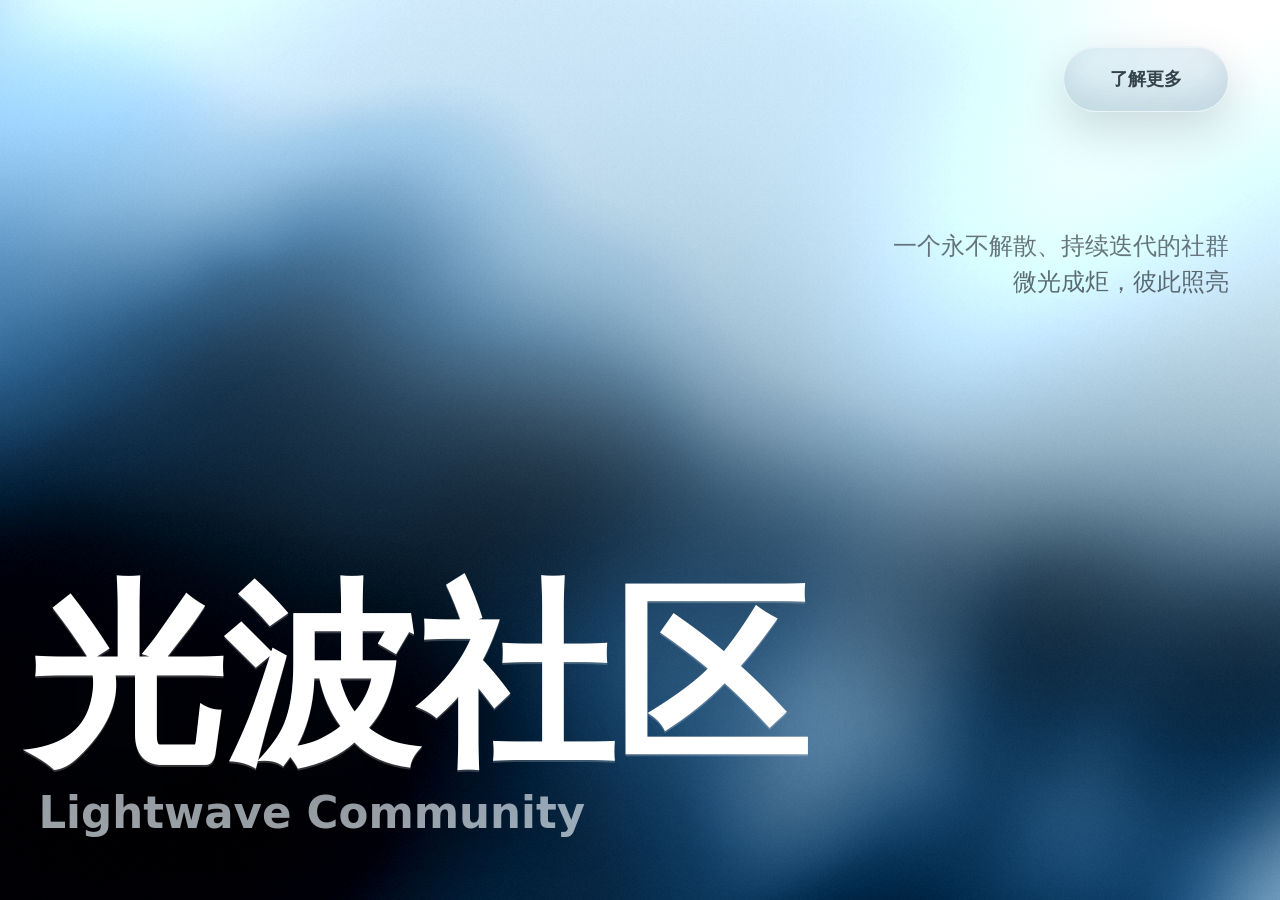
==== commit 24cbb937: "内联关键样式修复静态部署显示" ====
--- a/index.html
+++ b/index.html
@@ -5,6 +5,222 @@
     <meta name="viewport" content="width=device-width, initial-scale=1.0" />
     <title>光波社区</title>
     <link rel="stylesheet" href="./styles.css" />
+    <style>
+:root {
+  color-scheme: dark;
+  background: #071522;
+  --hero-right-edge: clamp(24px, 4vw, 72px);
+}
+
+* {
+  box-sizing: border-box;
+}
+
+html,
+body {
+  width: 100%;
+  height: 100%;
+  margin: 0;
+  background: #071522;
+}
+
+body {
+  min-height: 100vh;
+  min-height: 100dvh;
+}
+
+.home-body {
+  overflow: hidden;
+}
+
+#silk-fluid {
+  position: fixed;
+  inset: 0;
+  width: 100vw;
+  height: 100vh;
+  min-height: 100dvh;
+  display: block;
+  background: #071522;
+  touch-action: none;
+}
+
+.brand-lockup {
+  position: fixed;
+  left: clamp(18px, 2.2vw, 44px);
+  bottom: clamp(34px, 5vw, 92px);
+  z-index: 1;
+  width: min(94vw, 1280px);
+  pointer-events: none;
+  user-select: none;
+  font-family:
+    "Arial Black",
+    "Microsoft YaHei UI",
+    "PingFang SC",
+    "Noto Sans CJK SC",
+    system-ui,
+    sans-serif;
+}
+
+.brand-name {
+  position: relative;
+  color: #fff;
+  font-size: clamp(6.4rem, 15.2vw, 17.5rem);
+  font-weight: 950;
+  line-height: 0.9;
+  letter-spacing: 0;
+  text-shadow:
+    0 2px 0 rgba(255, 255, 255, 0.2),
+    0 24px 80px rgba(3, 18, 31, 0.26);
+  white-space: nowrap;
+}
+
+.brand-subtitle {
+  margin-top: clamp(18px, 2.2vw, 34px);
+  padding-left: clamp(8px, 0.8vw, 16px);
+  color: rgba(232, 242, 249, 0.68);
+  font-size: clamp(1.6rem, 3.4vw, 4.15rem);
+  font-weight: 900;
+  line-height: 1;
+  letter-spacing: 0;
+  text-transform: none;
+  text-shadow: 0 16px 36px rgba(3, 18, 31, 0.24);
+}
+
+.hero-copy {
+  position: fixed;
+  top: clamp(158px, 23vh, 270px);
+  right: var(--hero-right-edge);
+  z-index: 1;
+  max-width: none;
+  pointer-events: none;
+  user-select: none;
+  font-family:
+    "Arial Black",
+    "Microsoft YaHei UI",
+    "PingFang SC",
+    "Noto Sans CJK SC",
+    system-ui,
+    sans-serif;
+  color: rgba(64, 74, 82, 0.82);
+  text-align: right;
+}
+
+.hero-kicker,
+.hero-line {
+  margin: 0;
+  letter-spacing: 0;
+  text-shadow: 0 18px 50px rgba(238, 246, 250, 0.22);
+  white-space: nowrap;
+}
+
+.hero-kicker {
+  font-size: clamp(1.15rem, 1.85vw, 2.4rem);
+  font-weight: 20;
+  line-height: 2;
+}
+
+.hero-line {
+  margin-top: clamp(18px, 2vw, 32px);
+  font-size: clamp(1.15rem, 1.85vw, 2.4rem);
+  font-weight: 20;
+  line-height: 1.1;
+  color: rgba(64, 74, 82, 0.76);
+}
+
+.glass-cta {
+  position: fixed;
+  top: clamp(24px, 3.6vw, 58px);
+  right: var(--hero-right-edge);
+  z-index: 2;
+  min-width: 166px;
+  height: 66px;
+  padding: 0 38px;
+  border: 1px solid rgba(255, 255, 255, 0.34);
+  border-radius: 999px;
+  color: rgba(31, 43, 52, 0.88);
+  background:
+    linear-gradient(135deg, rgba(255, 255, 255, 0.24), rgba(255, 255, 255, 0.08)),
+    rgba(89, 146, 190, 0.18);
+  box-shadow:
+    inset 0 1px 0 rgba(255, 255, 255, 0.42),
+    inset 0 -18px 28px rgba(8, 43, 72, 0.10),
+    0 18px 46px rgba(5, 30, 52, 0.16);
+  backdrop-filter: blur(18px) saturate(1.28);
+  -webkit-backdrop-filter: blur(18px) saturate(1.28);
+  font-family:
+    "Arial Black",
+    "Microsoft YaHei UI",
+    "PingFang SC",
+    "Noto Sans CJK SC",
+    system-ui,
+    sans-serif;
+  font-size: 18px;
+  font-weight: 800;
+  letter-spacing: 0;
+  cursor: pointer;
+  transition:
+    transform 220ms cubic-bezier(0.16, 1, 0.3, 1),
+    border-color 220ms cubic-bezier(0.16, 1, 0.3, 1),
+    background 220ms cubic-bezier(0.16, 1, 0.3, 1);
+}
+
+.glass-cta:hover {
+  transform: translateY(-1px);
+  border-color: rgba(255, 255, 255, 0.52);
+  background:
+    linear-gradient(135deg, rgba(255, 255, 255, 0.30), rgba(255, 255, 255, 0.12)),
+    rgba(100, 162, 210, 0.22);
+}
+
+.glass-cta:active {
+  transform: translateY(1px) scale(0.985);
+}
+
+@media (max-width: 720px) {
+  .brand-lockup {
+    left: 18px;
+    bottom: 34px;
+  }
+
+  .brand-name {
+    font-size: clamp(4.8rem, 24vw, 8.6rem);
+  }
+
+  .brand-subtitle {
+    margin-top: 16px;
+    padding-left: 4px;
+    font-size: clamp(1.25rem, 8.5vw, 2.35rem);
+  }
+
+  .hero-copy {
+    top: 96px;
+    right: 18px;
+    left: 18px;
+    max-width: none;
+    overflow: visible;
+    text-align: right;
+  }
+
+  .hero-kicker,
+  .hero-line {
+    font-size: clamp(0.9rem, 4.4vw, 1.25rem);
+  }
+
+  .hero-line {
+    margin-top: 12px;
+  }
+
+  .glass-cta {
+    top: 18px;
+    right: 18px;
+    min-width: 132px;
+    height: 54px;
+    padding: 0 28px;
+    font-size: 16px;
+  }
+}
+
+    </style>
   </head>
   <body class="home-body">
     <canvas id="silk-fluid" aria-hidden="true"></canvas>
